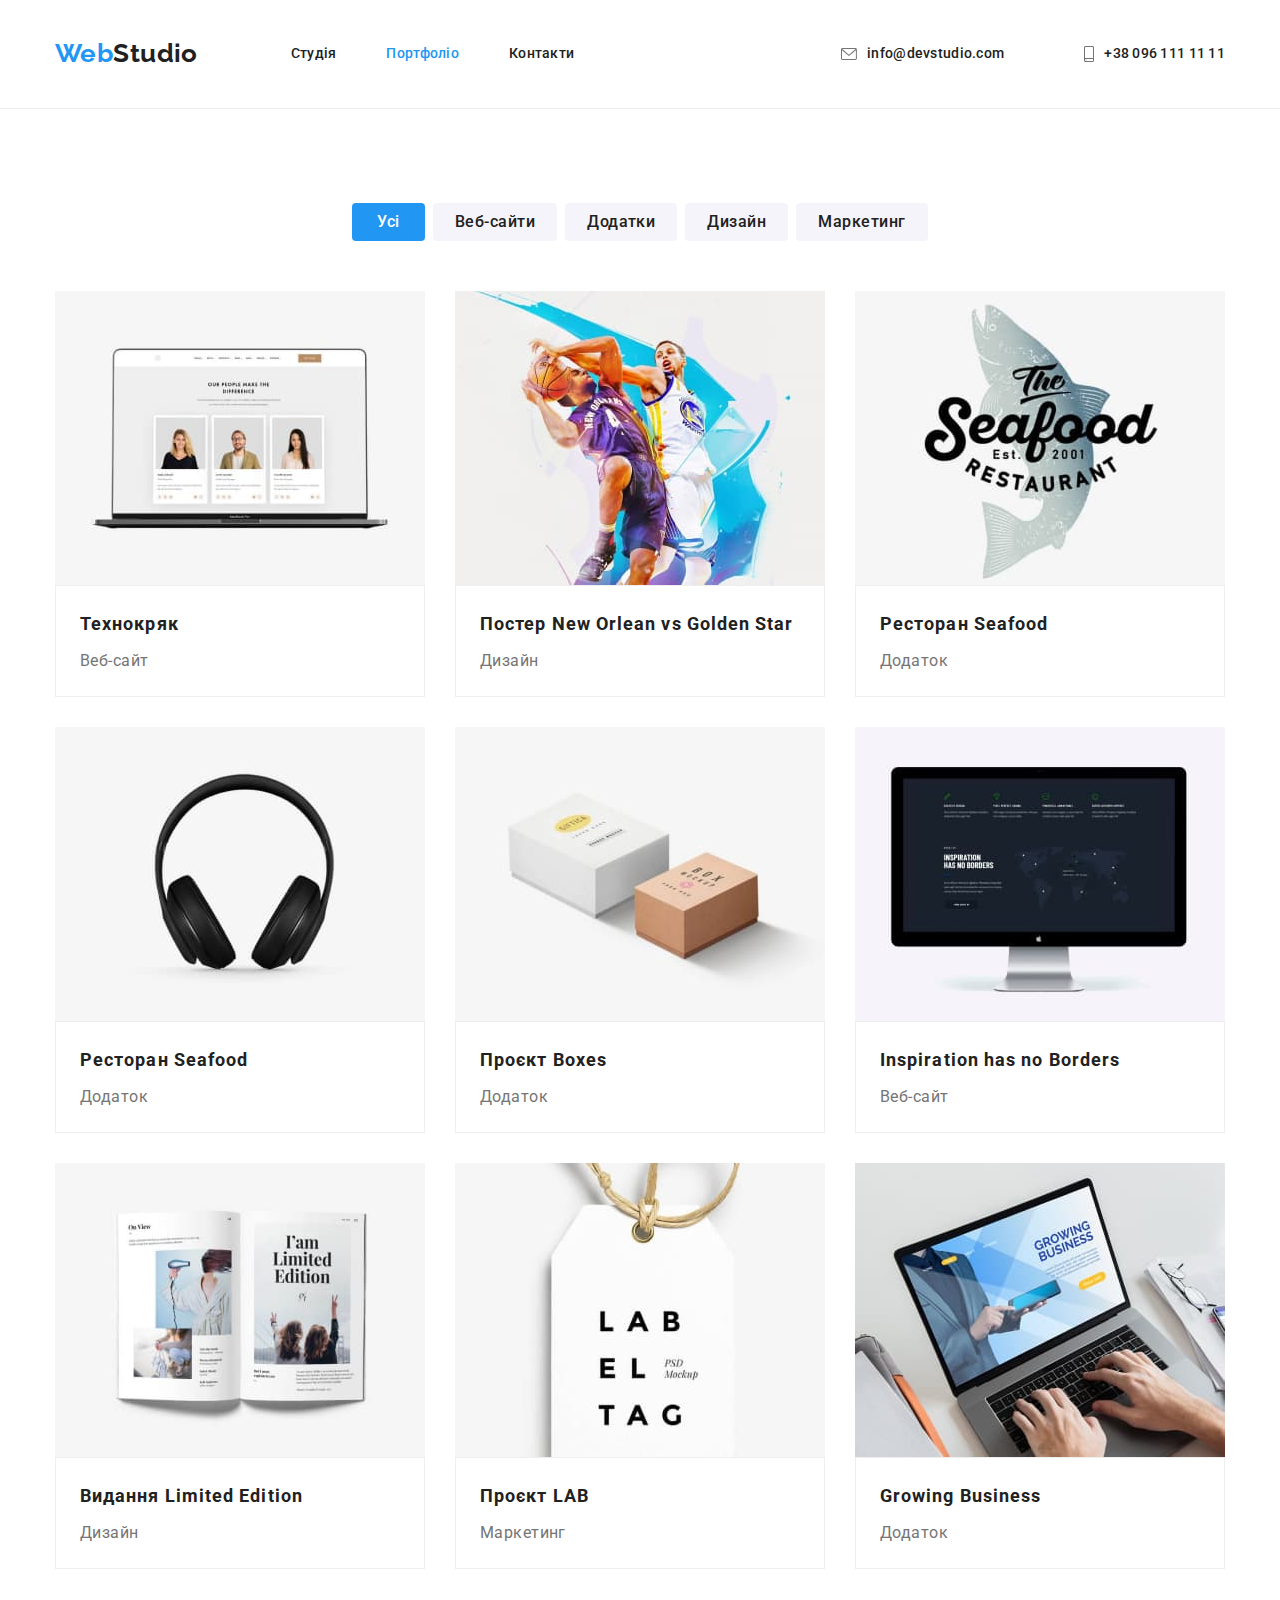
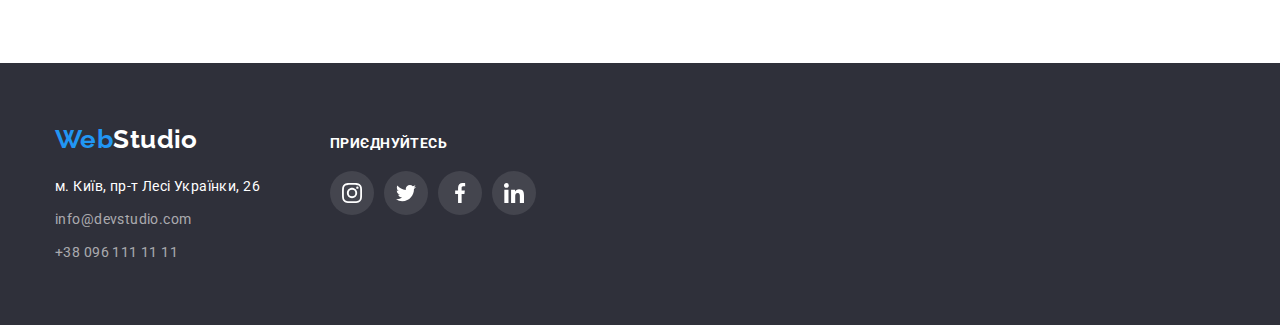
==== portfolio.html @ f2ba4432 "made a examples section" ====
<!DOCTYPE html>
<html lang="uk">
  <head>
    <meta charset="UTF-8" />
    <meta http-equiv="X-UA-Compatible" content="IE=edge" />
    <meta name="viewport" content="width=device-width, initial-scale=1.0" />
    <title>Document</title>
    <link rel="preconnect" href="https://fonts.googleapis.com" />
    <link rel="preconnect" href="https://fonts.gstatic.com" crossorigin />
    <link
      href="https://fonts.googleapis.com/css2?family=Raleway:wght@700&family=Roboto:wght@400;500;700;900&display=swap"
      rel="stylesheet"
    />
    <link
      rel="stylesheet"
      href="https://cdnjs.cloudflare.com/ajax/libs/modern-normalize/1.1.0/modern-normalize.min.css"
    />
    <link rel="stylesheet" href="./css/styles.css" />
  </head>

  <body>
    <header class="page-header">
      <div class="container main-nav">
        <a href="/" class="logo header"> <span class="accent">Web</span>Studio </a>

        <nav>
          <ul class="site-nav list">
            <li class="item"><a class="link" href="./index.html">Студія</a></li>
            <li class="item"><a class="link current" href="./portfolio.html">Портфоліо</a></li>
            <li class="item"><a class="link" href="">Контакти</a></li>
          </ul>
        </nav>

        <ul class="auth-list">
          <li class="auth-item">
            <a class="auth-link" href="mailto:info@devstudio.com">
              <svg class="auth-icon" width="16px" height="12px">
                <use href="./images/icons.svg#icon-envelope"></use>
              </svg>
              info@devstudio.com</a
            >
          </li>
          <li class="auth-item">
            <a class="auth-link" href="tel:+380961111111">
              <svg class="auth-icon" width="10px" height="16px">
                <use href="./images/icons.svg#icon-smartphone"></use>
              </svg>
              +38 096 111 11 11</a
            >
          </li>
        </ul>
      </div>
    </header>

    <main>
      <section class="section">
        <div class="container">
          <h1 class="visually-hidden">Приклади проектів</h1>
          <ul class="button list">
            <li class="item">
              <button type="button" class="button secondary active">Усі</button>
            </li>
            <li class="item">
              <button type="button" class="button secondary">Веб-сайти</button>
            </li>
            <li class="item">
              <button type="button" class="button secondary">Додатки</button>
            </li>
            <li class="item">
              <button type="button" class="button secondary">Дизайн</button>
            </li>
            <li class="item">
              <button type="button" class="button secondary">Маркетинг</button>
            </li>
          </ul>

          <ul class="works list">
            <li class="item">
              <a class="works-link" href="#">
                <img src="./images/technocrat.jpg" alt="Сайт" width="370" />
                <div class="caption">
                  <h2 class="title">Технокряк</h2>
                  <p class="description">Веб-сайт</p>
                </div>
              </a>
            </li>

            <li class="item">
              <a class="works-link" href="#">
                <img src="./images/neworlean.jpg" alt="Баскетбол" width="370" />
                <div class="caption">
                  <h2 class="title">Постер New Orlean vs Golden Star</h2>
                  <p class="description">Дизайн</p>
                </div>
              </a>
            </li>

            <li class="item">
              <a class="works-link" href="#">
                <img src="./images/seafoot.jpg" alt="Логопит ресторану" width="370" />
                <div class="caption">
                  <h2 class="title">Ресторан Seafood</h2>
                  <p class="description">Додаток</p>
                </div>
              </a>
            </li>

            <li class="item">
              <a class="works-link" href="#">
                <img src="./images/prime.jpg" alt="Навушники" width="370" />
                <div class="caption">
                  <h2 class="title">Ресторан Seafood</h2>
                  <p class="description">Додаток</p>
                </div>
              </a>
            </li>

            <li class="item">
              <a class="works-link" href="#">
                <img src="./images/boxes.jpg" alt="Коробочки" width="370" />
                <div class="caption">
                  <h2 class="title">Проєкт Boxes</h2>
                  <p class="description">Додаток</p>
                </div>
              </a>
            </li>

            <li class="item">
              <a class="works-link" href="#">
                <img src="./images/inspiration.jpg" alt="Монітор" width="370" />
                <div class="caption">
                  <h2 class="title">Inspiration has no Borders</h2>
                  <p class="description">Веб-сайт</p>
                </div>
              </a>
            </li>

            <li class="item">
              <a class="works-link" href="#">
                <img src="./images/limitededition.jpg" alt="Книга" width="370" />
                <div class="caption">
                  <h2 class="title">Видання Limited Edition</h2>
                  <p class="description">Дизайн</p>
                </div>
              </a>
            </li>

            <li class="item">
              <a class="works-link" href="#">
                <img src="./images/lab.jpg" alt="Бирка" width="370" />
                <div class="caption">
                  <h2 class="title">Проєкт LAB</h2>
                  <p class="description">Маркетинг</p>
                </div>
              </a>
            </li>

            <li class="item">
              <a class="works-link" href="#">
                <img src="./images/growingbusiness.jpg" alt="Ноутбук" width="370" />
                <div class="caption">
                  <h2 class="title">Growing Business</h2>
                  <p class="description">Додаток</p>
                </div>
              </a>
            </li>
          </ul>
        </div>
      </section>
    </main>

    <footer>
      <div class="container footer">
        <div>
          <a href="index.html" class="logo footer"> <span class="accent">Web</span>Studio </a>

          <address>
            <ul class="address list">
              <li class="item">
                <a href="" class="address-legal">м. Київ, пр-т Лесі Українки, 26</a>
              </li>
              <li class="item">
                <a href="mailto:info@devstudio.com" class="mail">info@devstudio.com</a>
              </li>

              <li class="item">
                <a href="tel:+380961111111" class="phone">+38 096 111 11 11</a>
              </li>
            </ul>
          </address>
        </div>

        <div class="thumb-footer">
          <div>
            <p class="net-text">Приєднуйтесь</p>
            <ul class="net-list footer">
              <li class="net-item footer">
                <a href="#" class="net-link footer">
                  <svg class="net-icon footer" width="20px" height="20px">
                    <use href="./images/icons.svg#icon-instagram"></use>
                  </svg>
                </a>
              </li>
              <li class="net-item footer">
                <a href="#" class="net-link footer">
                  <svg class="net-icon footer" width="20px" height="20px">
                    <use href="./images/icons.svg#icon-twitter"></use>
                  </svg>
                </a>
              </li>
              <li class="net-item footer">
                <a href="#" class="net-link footer">
                  <svg class="net-icon footer" width="20px" height="20px">
                    <use href="./images/icons.svg#icon-facebook"></use>
                  </svg>
                </a>
              </li>
              <li class="net-item footer">
                <a href="#" class="net-link footer">
                  <svg class="net-icon footer" width="20px" height="20px">
                    <use href="./images/icons.svg#icon-linkedin"></use>
                  </svg>
                </a>
              </li>
            </ul>
          </div>
        </div>
      </div>
    </footer>
  </body>
  
  
  
  
  

</html>
---- css/styles.css ----
/* колір основного тексту #212121;  */
/* вторинний колір тексту #757575 */
/* білий #FFFFFF; */
/* колір-акцент #2196F3; */
/* основний колір фона #F5F5F5;  */
/* вторинний колір фона #F5F4FA; */
/* колір фона шапки #FFFFFF; */
/* колір фона футера #2F303A; */
/* колір фона героя #2F303A; */

:root {
  --primary-text-color: #757575;
  --title-text-color: #212121;
  --accent-color: #2196f3;
  --white: #ffffff;
  --primary-background-color: #f5f5f5;
  --secondary-background-color: #f5f4fa;
  --footer-background-color: #2f303a;
  --primary-font-family: Roboto, sans-serif;
  --secondary-font-family: Raleway, sans-serif;
  --buttom-hover-color: #188ce8;
}

body {
  background-color: var(--white);
  color: var(--primary-text-color);
  font-family: var(--primary-font-family);
  font-size: 14px;
  letter-spacing: 0.03em;
}

.list {
  list-style: none;
  padding: 0;
  margin: 0;
}

.works.link {
  text-decoration: none;
}

/* шапка */
.page-header {
  color: var(--title-text-color);
  border-bottom: 1px solid #ececec;
}

.main-nav {
  display: flex;
  align-items: center;
}

.logo.header {
  color: var(--title-text-color);
  font-family: var(--secondary-font-family);
  font-weight: 700;
  font-size: 26px;
  line-height: 1.2;
}

/* .container.main-nav {
  border-bottom: 1px solid #ececec;
} */

.accent {
  color: var(--accent-color);
}

.logo.header {
  text-decoration: none;
}

.site-nav {
  display: flex;
  margin-left: 93px;
}

.auth-list {
  display: flex;
  list-style: none;
  margin-left: auto;
  align-content: center;
  gap: 30px;
}

.site-nav .link {
  color: var(--title-text-color);
  font-weight: 500;
  line-height: 1.14;
  letter-spacing: 0.02em;
  text-decoration: none;
  display: block;
  padding-top: 32px;
  padding-bottom: 32px;
}

.auth-link {
  color: var(--title-text-color);
  font-weight: 500;
  line-height: 1.14;
  letter-spacing: 0.02em;
  text-decoration: none;
  display: block;
  padding-top: 32px;
  padding-bottom: 32px;
  display: flex;
  align-items: center;
}

.site-nav .link:hover,
.site-nav .link:focus {
  color: var(--accent-color);
}

.site-nav .item:not(:last-child) {
  margin-right: 50px;
}

.auth-item:not(:last-child) {
  margin-right: 50px;
}

.auth-link:hover,
.auth-link:focus {
  color: var(--accent-color);
}

.auth-link:hover .auth-icon,
.auth-link:focus .auth-icon {
  fill: var(--accent-color);
}

.auth-icon {
  margin-right: 10px;
  fill: var(--primary-text-color);
}

.container {
  width: 1200px;
  padding-left: 15px;
  padding-right: 15px;
  margin: 0 auto;
}

h1,
h2,
h3,
p {
  margin-top: 0;
  margin-bottom: 0;
}

img {
  display: block;
  max-width: 100%;
  height: auto;
}

.benefits-title {
  color: var(--title-text-color);
  font-size: 14px;
  line-height: 1.14;
  text-transform: uppercase;
  margin-bottom: 10px;
}

.benefits-text {
  line-height: 1.71;
}

.benefits-list {
  list-style: none;
  display: flex;
}

.benefits-element {
  display: flex;
  min-width: 270px;
  min-height: 120px;
  border-radius: 4px;
  background-color: var(--secondary-background-color);
  justify-content: center;
  align-items: center;
  margin-bottom: 30px;
}

.benefits-icon {
  justify-content: center;
  align-items: center;
}

.benefits-item:not(:last-child) {
  margin-right: 30px;
}

.button {
  font-family: inherit;
}

.button.primary {
  display: inline-block;
  padding: 10px 32px;
  min-width: 216px;
  border: none;
  margin-left: auto;
  margin-right: auto;

  color: var(--white);
  background-color: var(--accent-color);

  font-weight: 700;
  font-size: 16px;
  line-height: 1.88;
  display: flex;
  align-items: center;
  text-align: center;
  letter-spacing: 0.06em;
  cursor: pointer;
}

.hero {
  background-color: var(--footer-background-color);
}

.hero-title {
  color: var(--white);
  font-weight: 900;
  font-size: 44px;
  line-height: 1.36;
  text-align: center;
  letter-spacing: 0.06em;
  text-transform: uppercase;
  margin-bottom: 30px;
  max-width: 696px;
  margin-right: auto;
  margin-left: auto;
}

.overlay {
  max-width: 1600px;
  height: 600px;
  margin-left: auto;
  margin-right: auto;
  background-image: linear-gradient(to right, rgba(47, 48, 58, 0.4), rgba(47, 48, 58, 0.4)),
    url('../images/hero.jpg');
  background-repeat: no-repeat;
  background-size: cover;
  background-position: center;
}

.site-nav .link.current {
  color: var(--accent-color);
}

.visually-hidden {
  position: absolute;
  white-space: nowrap;
  width: 1px;
  height: 1px;
  overflow: hidden;
  border: 0;
  padding: 0;
  clip: rect(0 0 0 0);
  clip-path: inset(50%);
  margin: -1px;
}

.button.primary:hover,
.button.primary:focus {
  background-color: var(--buttom-hover-color);
  box-shadow: 0px 4px 4px rgba(0, 0, 0, 0.15);
  border-radius: 4px;
}

.button.list {
  display: flex;
  justify-content: center;
  margin-bottom: 50px;
}

.button.list .item:not(:last-child) {
  margin-right: 8px;
}

.section {
  padding-bottom: 94px;
  padding-top: 94px;
}

.hero {
  padding: 200px 0;
}

.examples.section {
  padding-top: 0;
}

.examples-thumb {
  position: relative;
  display: flex;
  justify-content: center;
}

.examples-thumb::before {
  content: '';
  position: absolute;

  bottom: 0;
  left: 0;

  width: 100%;
  height: 70px;
  background-color: rgba(47, 48, 58, 0.8);
}

.examples-text {
  position: absolute;
  margin: 0;
  bottom: 0;
  padding: 27px 0;

  font-weight: 700;
  text-transform: uppercase;
  color: var(--white);
}

.team.list {
  display: flex;
}

.team.list .item:not(:last-child) {
  margin-right: 30px;
}

.team {
  background-color: var(--secondary-background-color);
}

.team .item {
  background-color: var(--white);
  box-shadow: 0px 1px 3px rgba(0, 0, 0, 0.12), 0px 1px 1px rgba(0, 0, 0, 0.14),
    0px 2px 1px rgba(0, 0, 0, 0.2);
  border-radius: 0px 0px 4px 4px;
}
.team.list .title {
  margin-top: 30px;
  margin-bottom: 10px;
}

.team.list .text {
  margin-bottom: 16px;
}

.button.secondary {
  padding: 6px 22px;

  color: var(--title-text-color);
  background-color: var(--secondary-background-color);

  font-weight: 500;
  font-size: 16px;
  line-height: 1.62;
  text-align: center;
  letter-spacing: 0.03em;
  border: none;
  border-radius: 4px;
  cursor: pointer;
}

.button.secondary:hover,
.button.secondary:focus {
  color: var(--white);
  background-color: var(--accent-color);
}

.button.secondary.active {
  padding: 6px 25px;

  color: var(--white);
  background-color: var(--accent-color);
}

.button.list .button:hover,
.button.list .button:focus {
  box-shadow: 0px 3px 1px rgba(0, 0, 0, 0.1), 0px 1px 2px rgba(0, 0, 0, 0.08),
    0px 2px 2px rgba(0, 0, 0, 0.12);
}

.works.list {
  display: flex;
  flex-wrap: wrap;
}

.works.list .item {
  margin-right: 30px;
  margin-bottom: 30px;
}

.caption {
  background: #ffffff;
  border: 1px solid #eeeeee;
}

.works.list .item:nth-child(3n) {
  margin-right: 0px;
}

.works.list .item:nth-last-child(-n + 3) {
  margin-bottom: 0px;
}

.works.list .title {
  margin-top: 20px;
  margin-bottom: 4px;
  margin-right: 24px;
  margin-left: 24px;
}

.works.list .description {
  padding-right: 24px;
  padding-left: 24px;
  padding-bottom: 20px;
}
.works.link:hover,
.works.link:focus {
  box-shadow: 0px 1px 1px rgba(0, 0, 0, 0.12), 0px 4px 4px rgba(0, 0, 0, 0.06),
    1px 4px 6px rgba(0, 0, 0, 0.16);
}

.examples-title,
.team-title,
.clientage-title {
  color: var(--title-text-color);
  font-size: 36px;
  line-height: 1.17;
  text-align: center;
  margin-bottom: 50px;
}

.examples {
  display: flex;
}

.examples .item:not(:last-child) {
  margin-right: 30px;
}

.team h3 {
  color: var(--title-text-color);
  font-weight: 500;
  font-size: 16px;
  line-height: 1.19;
  text-align: center;
}

.team p {
  font-size: 16px;
  line-height: 1.19;
  text-align: center;
}

.works h2 {
  color: var(--title-text-color);
  font-size: 18px;
  line-height: 2;
  letter-spacing: 0.06em;
}

.works p {
  font-size: 16px;
  line-height: 1.88;
}

.works-link {
  display: block;
  text-decoration: none;
  color: var(--primary-text-color);
}

.works-link:hover,
.works-link:focus {
  box-shadow: 0px 1px 1px rgba(0, 0, 0, 0.12), 0px 4px 4px rgba(0, 0, 0, 0.06),
    1px 4px 6px rgba(0, 0, 0, 0.16);
}

.clientage-list {
  display: flex;
  list-style: none;
  justify-content: center;
  padding-left: 0px;
}

.clientage-item {
  padding: 16px 32px;
  border: 1px solid #afb1b8;
  border-radius: 4px;
  max-width: 170px;
}

.clientage-item:not(:last-child) {
  margin-right: 30px;
}

.clientage-icon {
  fill: rgba(175, 177, 184, 1);
}

.clientage-item:hover,
.clientage-item:focus {
  border: 1px solid var(--accent-color);
}

.clientage-item:hover .clientage-icon,
.clientage-item:focus .clientage-icon {
  fill: var(--accent-color);
}

.net-list {
  list-style: none;
  display: flex;
  justify-content: center;
  gap: 10px;
  margin-bottom: 30px;
  padding: 0px;
}

.net-link {
  display: flex;
  width: 44px;
  height: 44px;
  display: flex;
  background-color: var(--white);
  border-radius: 50%;
  justify-content: center;
  align-items: center;
  fill: #afb1b8;
}

.net-link:hover,
.net-link:focus {
  background-color: var(--accent-color);
}

.net-link:hover .net-icon,
.net-link:focus .net-icon {
  fill: var(--white);
}

footer {
  background-color: var(--footer-background-color);
}

.logo.footer,
.address-legal,
.mail,
.phone {
  text-decoration: none;
}

.address.list .item:not(:last-child) {
  margin-bottom: 9px;
}

.logo.footer {
  color: var(--white);
  font-family: var(--secondary-font-family);
  font-weight: 700;
  font-size: 26px;
  line-height: 1.19;
  display: block;
  margin-bottom: 20px;
}

footer {
  padding-top: 60px;
  padding-bottom: 60px;
}

.address-legal {
  color: var(--white);
  line-height: 1.71;
  font-style: normal;
}

.mail,
.phone {
  color: rgba(255, 255, 255, 0.6);
  line-height: 1.71;
  font-style: normal;
}

.logo.footer:hover:hover,
.logo.footer:focus {
  text-decoration: underline;
  text-decoration-color: var(--accent-color);
}

.address a:hover,
.address a:focus {
  text-decoration: underline;
  text-decoration-color: var(--accent-color);
}

.container.footer {
  display: flex;
  align-items: baseline;
}

.thumb-footer {
  display: flex;
  margin-top: 12px;
  margin-left: 70px;
  justify-content: flex-start;
}

.net-text {
  font-weight: 700;
  text-transform: uppercase;
  color: var(--white);
  margin-bottom: 20px;
}

.net-list.footer {
  margin-bottom: 20px;
  padding: 0px;
}

.net-link.footer {
  background-color: rgba(255, 255, 255, 0.1);
  border-radius: 50%;
  fill: var(--white);
}

.net-link.footer:hover,
.net-link.footer:focus {
  background-color: var(--accent-color);
}
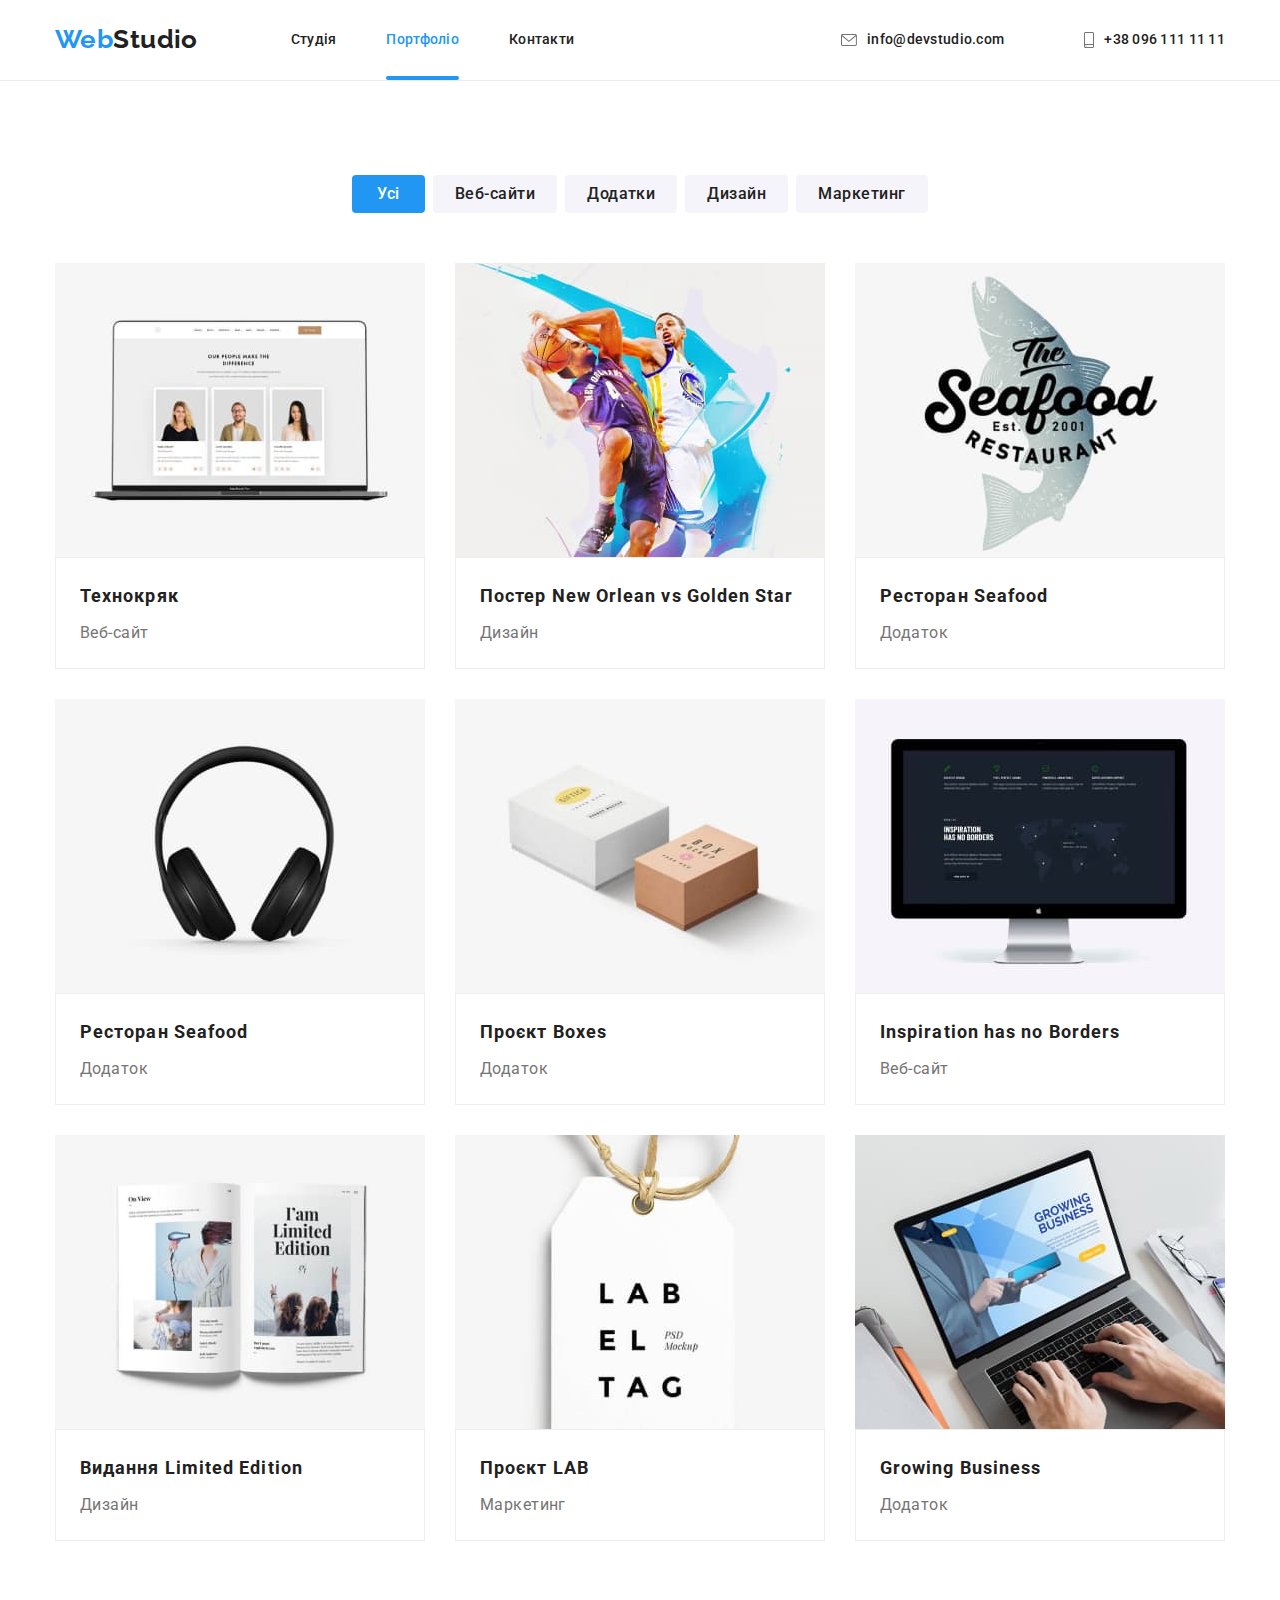
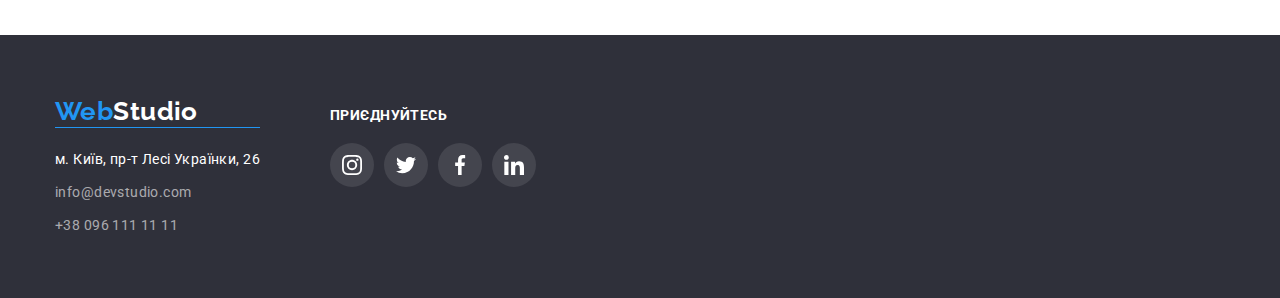
==== commit 7fe2a04e: "adds overlay in portfilolio" ====
--- a/portfolio.html
+++ b/portfolio.html
@@ -77,7 +77,16 @@
           <ul class="works list">
             <li class="item">
               <a class="works-link" href="#">
-                <img src="./images/technocrat.jpg" alt="Сайт" width="370" />
+                <div class="works-thumb">
+                  <img src="./images/technocrat.jpg" alt="Сайт" width="370" />
+                  <div class="works-overlay">
+                    <p class="works-exposition">
+                      Ресурс пропонує комплексні пропозиції з різним рівнем функціоналу та сервісів.
+                      Все це дозволить відвідувачу отримати вичерпні відомості про компанію чи
+                      приватну особу.
+                    </p>
+                  </div>
+                </div>
                 <div class="caption">
                   <h2 class="title">Технокряк</h2>
                   <p class="description">Веб-сайт</p>
@@ -228,10 +237,4 @@
       </div>
     </footer>
   </body>
-  
-  
-  
-  
-  
-
 </html>
--- a/css/styles.css
+++ b/css/styles.css
@@ -81,6 +81,8 @@
   margin-left: auto;
   align-content: center;
   gap: 30px;
+  margin-bottom: 0;
+  margin-top: 0;
 }
 
 .site-nav .link {
@@ -250,6 +252,21 @@
 
 .site-nav .link.current {
   color: var(--accent-color);
+}
+
+.link.current {
+  position: relative;
+}
+
+.link.current::after {
+  content: '';
+  display: block;
+  width: 100%;
+  height: 4px;
+  background: var(--accent-color);
+  border-radius: 2px;
+  position: absolute;
+  bottom: 0;
 }
 
 .visually-hidden {
@@ -282,6 +299,50 @@
   margin-right: 8px;
 }
 
+/* Modal */
+.backdrop {
+  position: fixed;
+  top: 0;
+  left: 0;
+  width: 100%;
+  height: 100%;
+  background-color: rgba(0, 0, 0, 0.2);
+}
+
+.backdrop.is-hidden {
+  opacity: 0;
+  pointer-events: none;
+  visibility: hidden;
+}
+
+.modal {
+  position: absolute;
+  top: 50%;
+  left: 50%;
+  transform: translate(-50%, -50%);
+
+  width: 528px;
+  height: 581px;
+  background-color: var(--white);
+  box-shadow: 0px 1px 3px rgba(0, 0, 0, 0.12), 0px 1px 1px rgba(0, 0, 0, 0.14),
+    0px 2px 1px rgba(0, 0, 0, 0.2);
+  border-radius: 4px;
+}
+.button-modal {
+  position: absolute;
+  top: 8px;
+  right: 8px;
+
+  display: flex;
+  border-radius: 50%;
+  border: 1px solid rgba(0, 0, 0, 0.1);
+  background-color: var(--white);
+  justify-content: center;
+  align-items: center;
+  height: 30px;
+  width: 30px;
+}
+
 .section {
   padding-bottom: 94px;
   padding-top: 94px;
@@ -395,6 +456,34 @@
   margin-right: 30px;
   margin-bottom: 30px;
 }
+.works-thumb {
+  position: relative;
+  overflow: hidden;
+}
+
+.works-overlay {
+  position: absolute;
+  top: 0;
+  left: 0;
+  width: 100%;
+  height: 100%;
+  background-color: rgba(33, 150, 243, 0.9);
+  padding: 63px 24px;
+  opacity: 0;
+  transform: translateY(100%);
+  transition: transform 250ms;
+}
+
+.works.list:hover .works-overlay {
+  transform: translateY(0);
+  opacity: 1;
+}
+
+.works.list .works-exposition {
+  color: var(--white);
+  font-size: 18px;
+  line-height: 1.55;
+}
 
 .caption {
   background: #ffffff;
@@ -571,6 +660,14 @@
   margin-bottom: 20px;
 }
 
+.logo.footer::after {
+  content: '';
+  display: block;
+  height: 1px;
+  width: 100%;
+  background-color: var(--accent-color);
+}
+
 footer {
   padding-top: 60px;
   padding-bottom: 60px;
@@ -591,13 +688,13 @@
 
 .logo.footer:hover:hover,
 .logo.footer:focus {
-  text-decoration: underline;
+  /* text-decoration: underline; */
   text-decoration-color: var(--accent-color);
 }
 
 .address a:hover,
 .address a:focus {
-  text-decoration: underline;
+  /* text-decoration: underline; */
   text-decoration-color: var(--accent-color);
 }
 
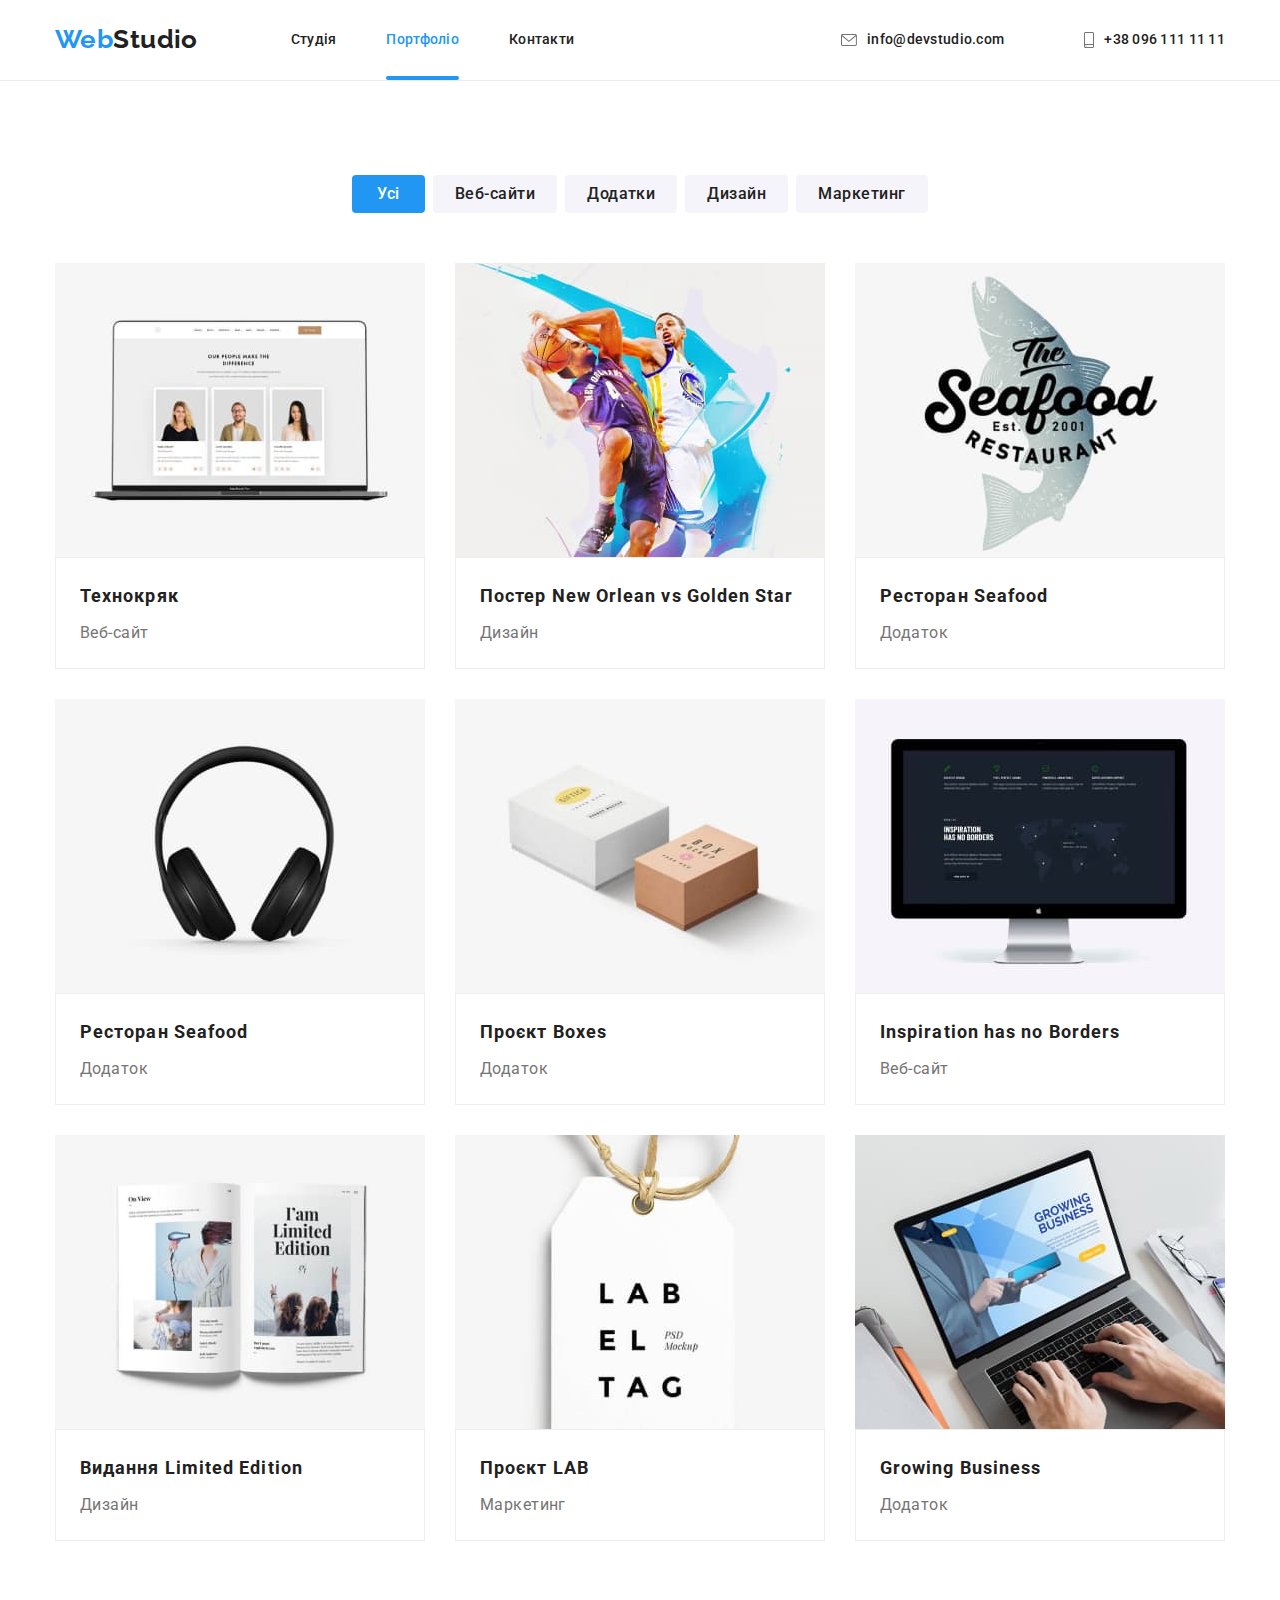
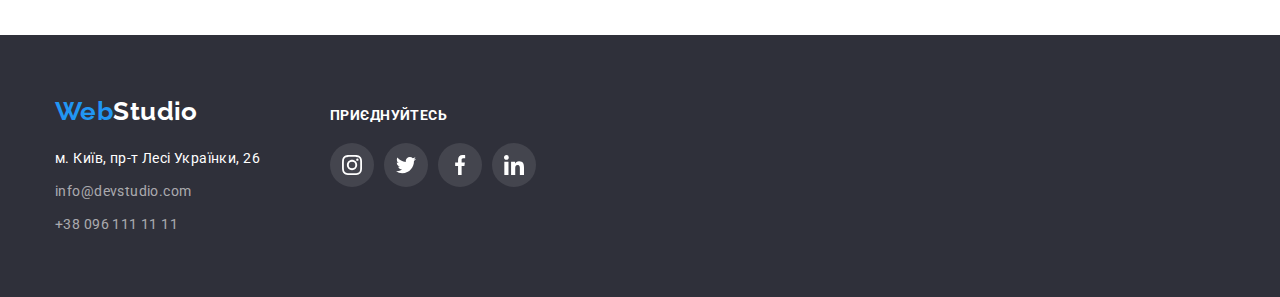
==== commit a7143911: "finished overlay in portfolio" ====
--- a/portfolio.html
+++ b/portfolio.html
@@ -75,7 +75,7 @@
           </ul>
 
           <ul class="works list">
-            <li class="item">
+            <li class="works item">
               <a class="works-link" href="#">
                 <div class="works-thumb">
                   <img src="./images/technocrat.jpg" alt="Сайт" width="370" />
@@ -87,89 +87,161 @@
                     </p>
                   </div>
                 </div>
-                <div class="caption">
-                  <h2 class="title">Технокряк</h2>
-                  <p class="description">Веб-сайт</p>
-                </div>
-              </a>
-            </li>
-
-            <li class="item">
-              <a class="works-link" href="#">
-                <img src="./images/neworlean.jpg" alt="Баскетбол" width="370" />
-                <div class="caption">
-                  <h2 class="title">Постер New Orlean vs Golden Star</h2>
-                  <p class="description">Дизайн</p>
-                </div>
-              </a>
-            </li>
-
-            <li class="item">
-              <a class="works-link" href="#">
-                <img src="./images/seafoot.jpg" alt="Логопит ресторану" width="370" />
-                <div class="caption">
-                  <h2 class="title">Ресторан Seafood</h2>
-                  <p class="description">Додаток</p>
-                </div>
-              </a>
-            </li>
-
-            <li class="item">
-              <a class="works-link" href="#">
-                <img src="./images/prime.jpg" alt="Навушники" width="370" />
-                <div class="caption">
-                  <h2 class="title">Ресторан Seafood</h2>
-                  <p class="description">Додаток</p>
-                </div>
-              </a>
-            </li>
-
-            <li class="item">
-              <a class="works-link" href="#">
-                <img src="./images/boxes.jpg" alt="Коробочки" width="370" />
-                <div class="caption">
-                  <h2 class="title">Проєкт Boxes</h2>
-                  <p class="description">Додаток</p>
-                </div>
-              </a>
-            </li>
-
-            <li class="item">
-              <a class="works-link" href="#">
-                <img src="./images/inspiration.jpg" alt="Монітор" width="370" />
-                <div class="caption">
-                  <h2 class="title">Inspiration has no Borders</h2>
-                  <p class="description">Веб-сайт</p>
-                </div>
-              </a>
-            </li>
-
-            <li class="item">
-              <a class="works-link" href="#">
-                <img src="./images/limitededition.jpg" alt="Книга" width="370" />
-                <div class="caption">
-                  <h2 class="title">Видання Limited Edition</h2>
-                  <p class="description">Дизайн</p>
-                </div>
-              </a>
-            </li>
-
-            <li class="item">
-              <a class="works-link" href="#">
-                <img src="./images/lab.jpg" alt="Бирка" width="370" />
-                <div class="caption">
-                  <h2 class="title">Проєкт LAB</h2>
-                  <p class="description">Маркетинг</p>
-                </div>
-              </a>
-            </li>
-
-            <li class="item">
-              <a class="works-link" href="#">
-                <img src="./images/growingbusiness.jpg" alt="Ноутбук" width="370" />
-                <div class="caption">
-                  <h2 class="title">Growing Business</h2>
-                  <p class="description">Додаток</p>
+                <div class="works-caption">
+                  <h2 class="works-title">Технокряк</h2>
+                  <p class="works-description">Веб-сайт</p>
+                </div>
+              </a>
+            </li>
+
+            <li class="works item">
+              <a class="works-link" href="#">
+                <div class="works-thumb">
+                  <img src="./images/neworlean.jpg" alt="Баскетбол" width="370" />
+                  <div class="works-overlay">
+                    <p class="works-exposition">
+                      Ресурс пропонує комплексні пропозиції з різним рівнем функціоналу та сервісів.
+                      Все це дозволить відвідувачу отримати вичерпні відомості про компанію чи
+                      приватну особу.
+                    </p>
+                  </div>
+                </div>
+                <div class="works-caption">
+                  <h2 class="works-title">Постер New Orlean vs Golden Star</h2>
+                  <p class="works-description">Дизайн</p>
+                </div>
+              </a>
+            </li>
+
+            <li class="works item">
+              <a class="works-link" href="#">
+                <div class="works-thumb">
+                  <img src="./images/seafoot.jpg" alt="Логопит ресторану" width="370" />
+                  <div class="works-overlay">
+                    <p class="works-exposition">
+                      Ресурс пропонує комплексні пропозиції з різним рівнем функціоналу та сервісів.
+                      Все це дозволить відвідувачу отримати вичерпні відомості про компанію чи
+                      приватну особу.
+                    </p>
+                  </div>
+                </div>
+                <div class="works-caption">
+                  <h2 class="works-title">Ресторан Seafood</h2>
+                  <p class="works-description">Додаток</p>
+                </div>
+              </a>
+            </li>
+
+            <li class="works item">
+              <a class="works-link" href="#">
+                <div class="works-thumb">
+                  <img src="./images/prime.jpg" alt="Навушники" width="370" />
+                  <div class="works-overlay">
+                    <p class="works-exposition">
+                      Ресурс пропонує комплексні пропозиції з різним рівнем функціоналу та сервісів.
+                      Все це дозволить відвідувачу отримати вичерпні відомості про компанію чи
+                      приватну особу.
+                    </p>
+                  </div>
+                </div>
+                <div class="works-caption">
+                  <h2 class="works-title">Ресторан Seafood</h2>
+                  <p class="works-description">Додаток</p>
+                </div>
+              </a>
+            </li>
+
+            <li class="works item">
+              <a class="works-link" href="#">
+                <div class="works-thumb">
+                  <img src="./images/boxes.jpg" alt="Коробочки" width="370" />
+                  <div class="works-overlay">
+                    <p class="works-exposition">
+                      Ресурс пропонує комплексні пропозиції з різним рівнем функціоналу та сервісів.
+                      Все це дозволить відвідувачу отримати вичерпні відомості про компанію чи
+                      приватну особу.
+                    </p>
+                  </div>
+                </div>
+                <div class="works-caption">
+                  <h2 class="works-title">Проєкт Boxes</h2>
+                  <p class="works-description">Додаток</p>
+                </div>
+              </a>
+            </li>
+
+            <li class="works item">
+              <a class="works-link" href="#">
+                <div class="works-thumb">
+                  <img src="./images/inspiration.jpg" alt="Монітор" width="370" />
+                  <div class="works-overlay">
+                    <p class="works-exposition">
+                      Ресурс пропонує комплексні пропозиції з різним рівнем функціоналу та сервісів.
+                      Все це дозволить відвідувачу отримати вичерпні відомості про компанію чи
+                      приватну особу.
+                    </p>
+                  </div>
+                </div>
+                <div class="works-caption">
+                  <h2 class="works-title">Inspiration has no Borders</h2>
+                  <p class="works-description">Веб-сайт</p>
+                </div>
+              </a>
+            </li>
+
+            <li class="works item">
+              <a class="works-link" href="#">
+                <div class="works-thumb">
+                  <img src="./images/limitededition.jpg" alt="Книга" width="370" />
+                  <div class="works-overlay">
+                    <p class="works-exposition">
+                      Ресурс пропонує комплексні пропозиції з різним рівнем функціоналу та сервісів.
+                      Все це дозволить відвідувачу отримати вичерпні відомості про компанію чи
+                      приватну особу.
+                    </p>
+                  </div>
+                </div>
+                <div class="works-caption">
+                  <h2 class="works-title">Видання Limited Edition</h2>
+                  <p class="works-description">Дизайн</p>
+                </div>
+              </a>
+            </li>
+
+            <li class="works item">
+              <a class="works-link" href="#">
+                <div class="works-thumb">
+                  <img src="./images/lab.jpg" alt="Бирка" width="370" />
+                  <div class="works-overlay">
+                    <p class="works-exposition">
+                      Ресурс пропонує комплексні пропозиції з різним рівнем функціоналу та сервісів.
+                      Все це дозволить відвідувачу отримати вичерпні відомості про компанію чи
+                      приватну особу.
+                    </p>
+                  </div>
+                </div>
+                <div class="works-caption">
+                  <h2 class="works-title">Проєкт LAB</h2>
+                  <p class="works-description">Маркетинг</p>
+                </div>
+              </a>
+            </li>
+
+            <li class="works item">
+              <a class="works-link" href="#">
+                <div class="works-thumb">
+                  <img src="./images/growingbusiness.jpg" alt="Ноутбук" width="370" />
+                  <div class="works-overlay">
+                    <p class="works-exposition">
+                      Ресурс пропонує комплексні пропозиції з різним рівнем функціоналу та сервісів.
+                      Все це дозволить відвідувачу отримати вичерпні відомості про компанію чи
+                      приватну особу.
+                    </p>
+                  </div>
+                </div>
+                <div class="works-caption">
+                  <h2 class="works-title">Growing Business</h2>
+                  <p class="works-description">Додаток</p>
                 </div>
               </a>
             </li>
--- a/css/styles.css
+++ b/css/styles.css
@@ -19,6 +19,7 @@
   --primary-font-family: Roboto, sans-serif;
   --secondary-font-family: Raleway, sans-serif;
   --buttom-hover-color: #188ce8;
+  --time-distribution-function: cubic-bezier(0.4, 0, 0.2, 1);
 }
 
 body {
@@ -94,6 +95,8 @@
   display: block;
   padding-top: 32px;
   padding-bottom: 32px;
+
+  transition: color 250ms var(--time-distribution-function);
 }
 
 .auth-link {
@@ -107,6 +110,8 @@
   padding-bottom: 32px;
   display: flex;
   align-items: center;
+
+  transition: color 250ms var(--time-distribution-function);
 }
 
 .site-nav .link:hover,
@@ -218,6 +223,16 @@
   text-align: center;
   letter-spacing: 0.06em;
   cursor: pointer;
+
+  transition: background-color 250ms var(--time-distribution-function),
+    box-shadow 250ms var(--time-distribution-function);
+}
+
+.button.primary:hover,
+.button.primary:focus {
+  background-color: var(--buttom-hover-color);
+  box-shadow: 0px 4px 4px rgba(0, 0, 0, 0.15);
+  border-radius: 4px;
 }
 
 .hero {
@@ -282,13 +297,6 @@
   margin: -1px;
 }
 
-.button.primary:hover,
-.button.primary:focus {
-  background-color: var(--buttom-hover-color);
-  box-shadow: 0px 4px 4px rgba(0, 0, 0, 0.15);
-  border-radius: 4px;
-}
-
 .button.list {
   display: flex;
   justify-content: center;
@@ -307,6 +315,7 @@
   width: 100%;
   height: 100%;
   background-color: rgba(0, 0, 0, 0.2);
+  opacity: 1;
 }
 
 .backdrop.is-hidden {
@@ -327,7 +336,26 @@
   box-shadow: 0px 1px 3px rgba(0, 0, 0, 0.12), 0px 1px 1px rgba(0, 0, 0, 0.14),
     0px 2px 1px rgba(0, 0, 0, 0.2);
   border-radius: 4px;
-}
+
+  animation: animate75 3000ms var(--time-distribution-function);
+}
+
+.modal::before {
+  content: '';
+}
+
+@keyframes animate75 {
+  0% {
+    transform: scale(1);
+  }
+  50% {
+    transform: scale(0.75);
+  }
+  100% {
+    transform: scale(1);
+  }
+}
+
 .button-modal {
   position: absolute;
   top: 8px;
@@ -426,6 +454,9 @@
   border: none;
   border-radius: 4px;
   cursor: pointer;
+
+  /* transition: color 250ms var(--time-distribution-function),
+    background-color 250s var(--time-distribution-function); */
 }
 
 .button.secondary:hover,
@@ -452,7 +483,7 @@
   flex-wrap: wrap;
 }
 
-.works.list .item {
+.works.item {
   margin-right: 30px;
   margin-bottom: 30px;
 }
@@ -468,13 +499,12 @@
   width: 100%;
   height: 100%;
   background-color: rgba(33, 150, 243, 0.9);
-  padding: 63px 24px;
   opacity: 0;
   transform: translateY(100%);
-  transition: transform 250ms;
-}
-
-.works.list:hover .works-overlay {
+  transition: transform 250ms var(--time-distribution-function);
+}
+
+.works.item:hover .works-overlay {
   transform: translateY(0);
   opacity: 1;
 }
@@ -482,30 +512,31 @@
 .works.list .works-exposition {
   color: var(--white);
   font-size: 18px;
-  line-height: 1.55;
-}
-
-.caption {
+  line-height: 1.56;
+  padding: 63px 24px;
+}
+
+.works-caption {
   background: #ffffff;
   border: 1px solid #eeeeee;
 }
 
-.works.list .item:nth-child(3n) {
+.works.item:nth-child(3n) {
   margin-right: 0px;
 }
 
-.works.list .item:nth-last-child(-n + 3) {
+.works.item:nth-last-child(-n + 3) {
   margin-bottom: 0px;
 }
 
-.works.list .title {
+.works-title {
   margin-top: 20px;
   margin-bottom: 4px;
   margin-right: 24px;
   margin-left: 24px;
 }
 
-.works.list .description {
+.works-description {
   padding-right: 24px;
   padding-left: 24px;
   padding-bottom: 20px;
@@ -660,14 +691,6 @@
   margin-bottom: 20px;
 }
 
-.logo.footer::after {
-  content: '';
-  display: block;
-  height: 1px;
-  width: 100%;
-  background-color: var(--accent-color);
-}
-
 footer {
   padding-top: 60px;
   padding-bottom: 60px;
@@ -688,13 +711,13 @@
 
 .logo.footer:hover:hover,
 .logo.footer:focus {
-  /* text-decoration: underline; */
+  text-decoration: underline;
   text-decoration-color: var(--accent-color);
 }
 
 .address a:hover,
 .address a:focus {
-  /* text-decoration: underline; */
+  text-decoration: underline;
   text-decoration-color: var(--accent-color);
 }
 
